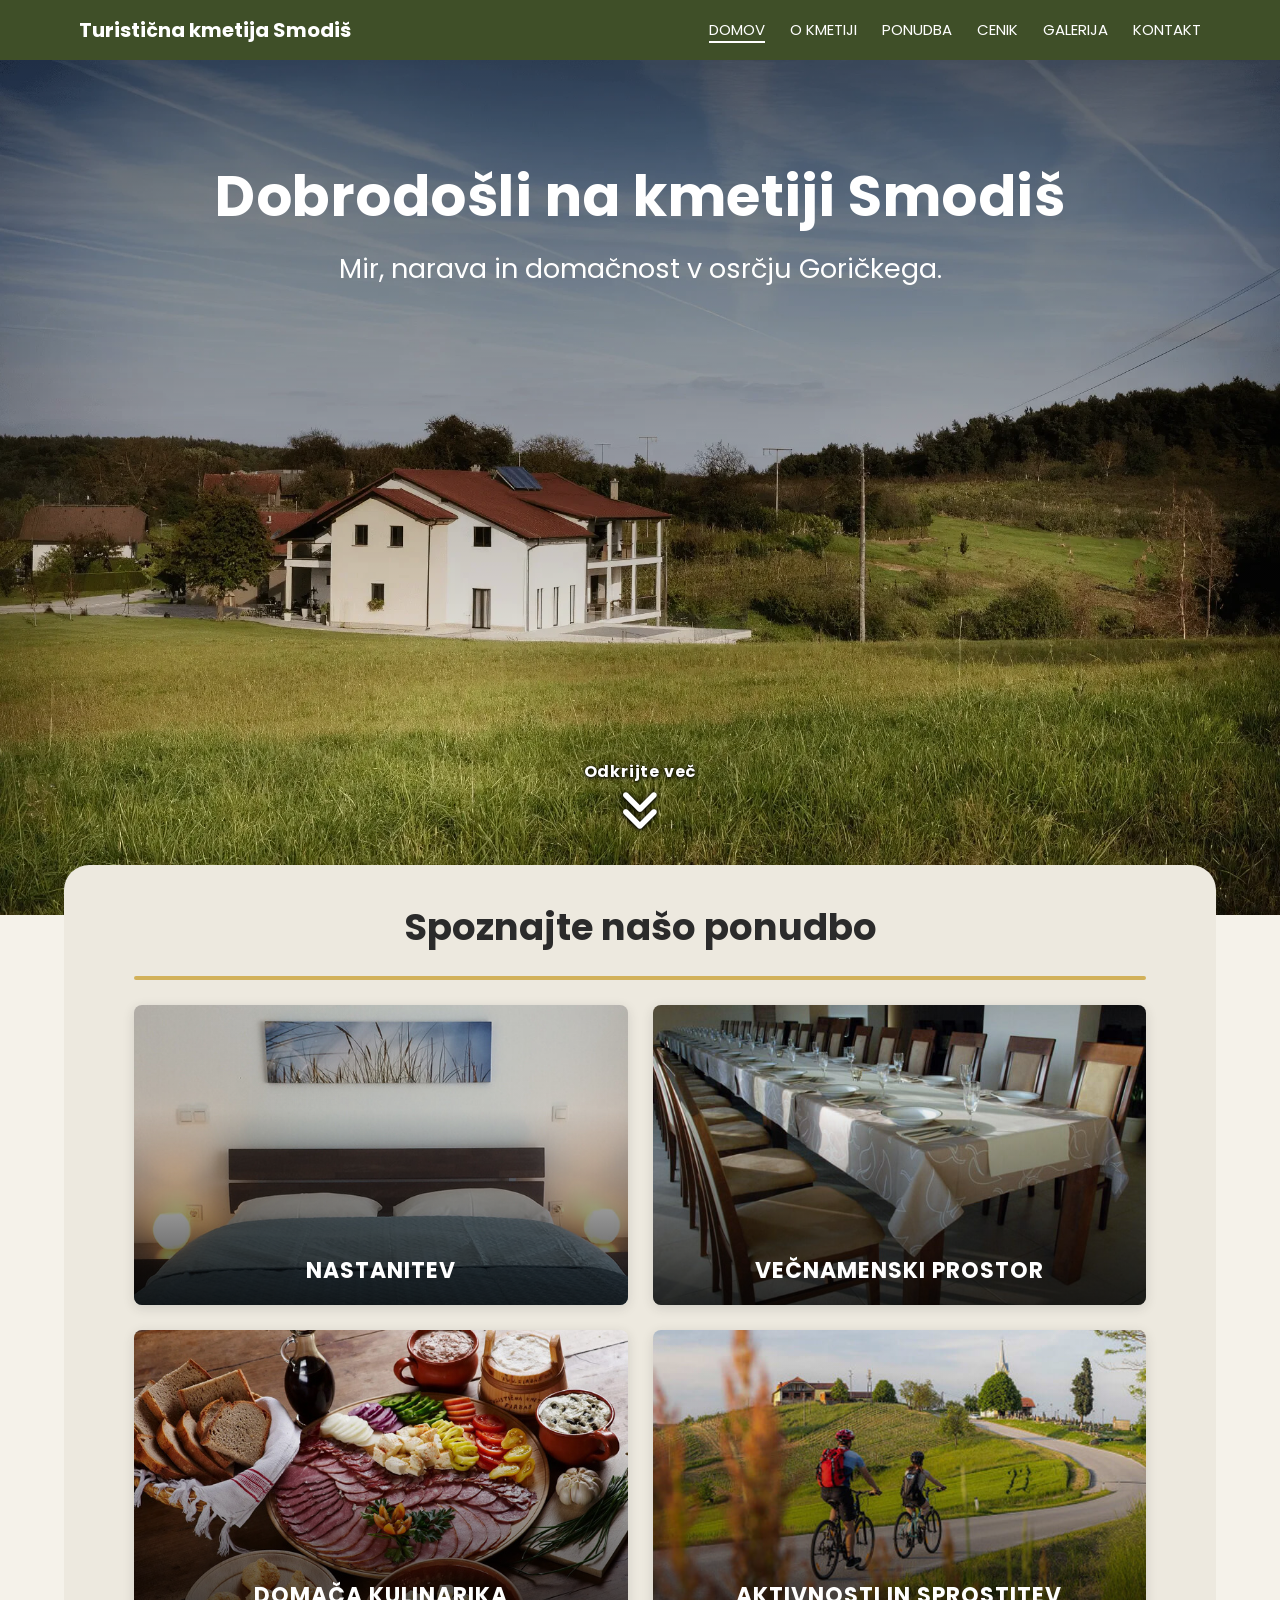
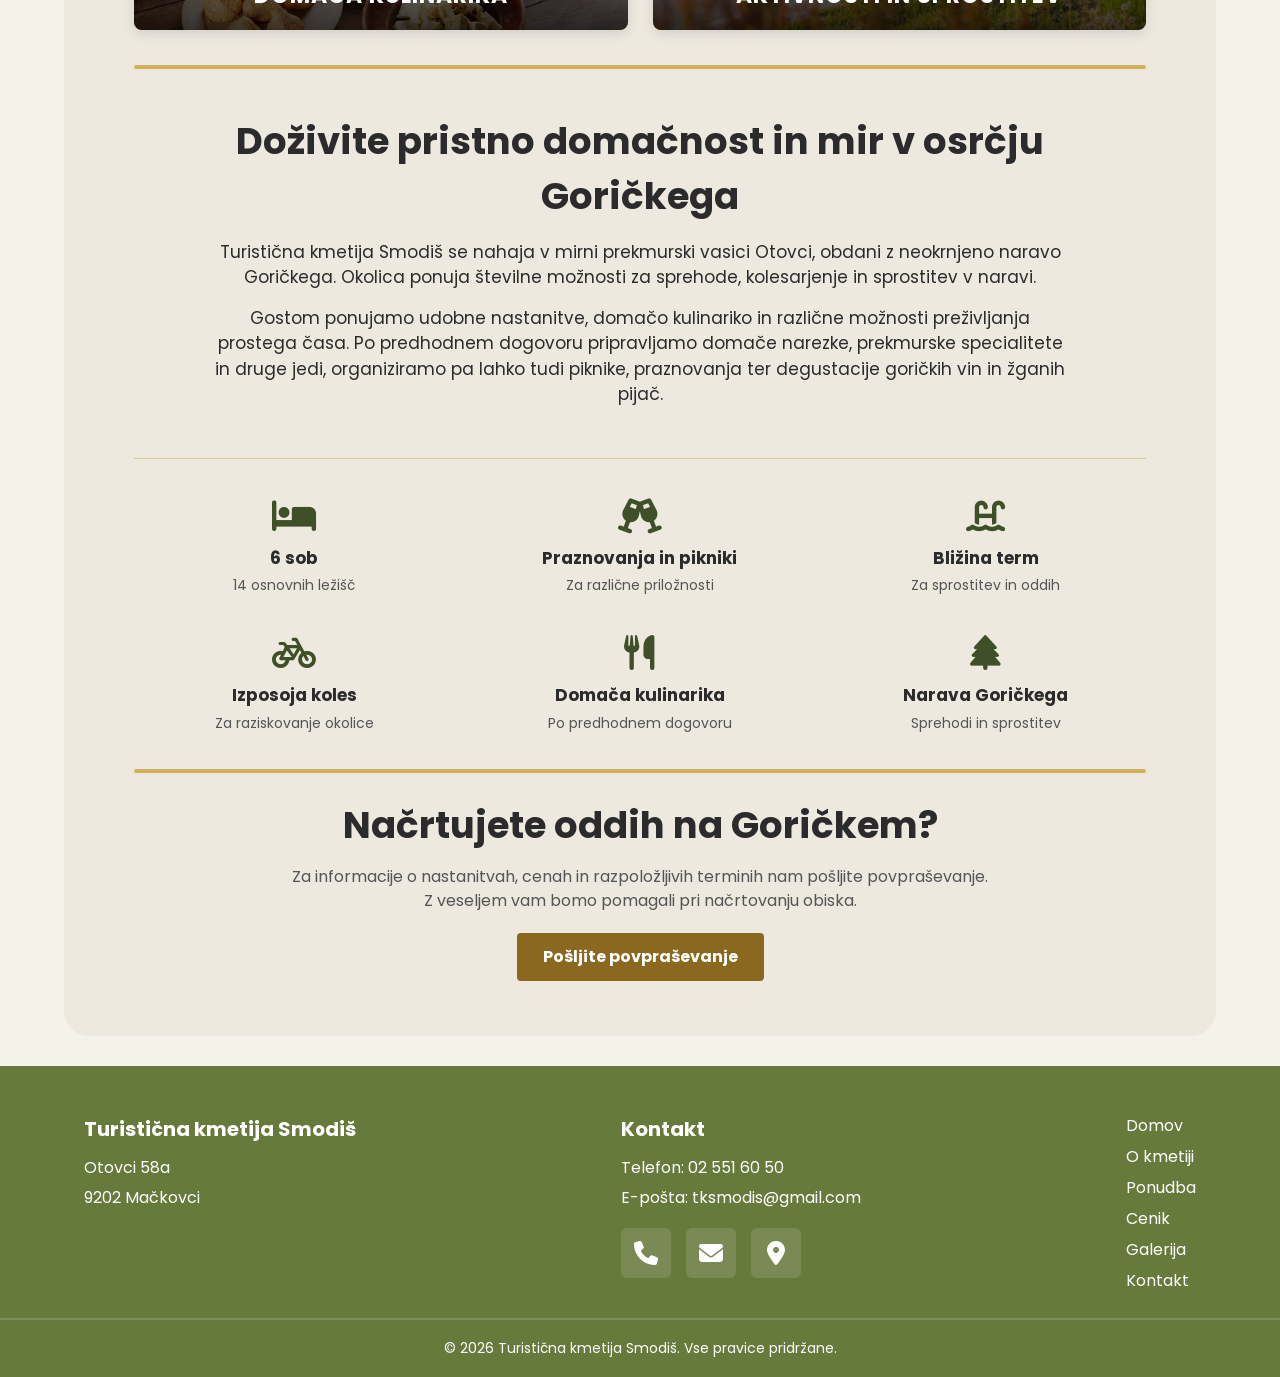
==== index.html @ d508f716 "Projekt move" ====
<!doctype html>
<html lang="sl">
  <head>
    <meta charset="UTF-8" />
    <meta name="viewport" content="width=device-width, initial-scale=1.0" />
    <meta name="format-detection" content="telephone=no" />
    <title>Turistična kmetija Smodiš | Oddih na Goričkem</title>
    <meta
      name="description"
      content="Doživite sproščujoč oddih na Turistični kmetiji Smodiš ter odkrijte domačo kulinariko, udobne nastanitve in pristno naravo Goričkega."
    />

    <link rel="stylesheet" href="css/style.css" />
    <link
      rel="stylesheet"
      href="https://cdnjs.cloudflare.com/ajax/libs/font-awesome/6.5.0/css/all.min.css"
    />
    <link rel="preconnect" href="https://fonts.googleapis.com" />
    <link rel="preconnect" href="https://fonts.gstatic.com" crossorigin />

    <link
      href="https://fonts.googleapis.com/css2?family=Poppins:wght@400;500;600;700&display=swap"
      rel="stylesheet"
    />

    <script defer src="js/main.js"></script>
  </head>

  <body>
    <button id="scrollTopBtn" aria-label="Na vrh">↑</button>

    <header class="header">
      <div class="container header-content">
        <a href="index.html" class="logo">Turistična kmetija Smodiš</a>

        <nav class="main-nav">
          <ul>
            <li><a href="index.html" class="active">Domov</a></li>
            <li><a href="o-kmetiji.html">O kmetiji</a></li>
            <li><a href="ponudba.html">Ponudba</a></li>
            <li><a href="cenik.html">Cenik</a></li>
            <li><a href="galerija.html">Galerija</a></li>
            <li><a href="kontakt.html">Kontakt</a></li>
          </ul>
        </nav>

        <button class="nav-toggle" aria-label="Odpri meni">☰</button>
      </div>
    </header>

    <section class="hero">
      <img
        src="img/hero1200.webp"
        srcset="
          img/hero800.webp   800w,
          img/hero1200.webp 1200w,
          img/hero2000.webp 2000w
        "
        sizes="100vw"
        alt="Naslovna slika"
        class="hero-bg-img"
        fetchpriority="high"
      />

      <div class="container hero-content">
        <h1>Dobrodošli na kmetiji Smodiš</h1>
        <p>Mir, narava in domačnost v osrčju Goričkega.</p>
      </div>

      <a
        href="#zacetna-vsebina"
        class="scroll-down"
        aria-label="Odkrijte več vsebine"
      >
        <span class="scroll-down-text">Odkrijte več</span>
        <i class="fa-solid fa-angles-down" aria-hidden="true"></i>
      </a>
    </section>

    <main id="zacetna-vsebina" class="container page-content home-content">
      <!-- Glavni deli ponudbe -->
      <section class="home-offer" aria-labelledby="naslov-ponudbe">
        <h2 id="naslov-ponudbe" class="home-offer-title">
          Spoznajte našo ponudbo
        </h2>

        <hr class="locilo" />

        <div class="home-offer-grid">
          <a href="ponudba.html#nastanitev" class="home-offer-link">
            <img
              src="img/nastanitev-1.jpg"
              srcset="
                img/nastanitev-1-small.jpg 400w,
                img/nastanitev-1.jpg       700w
              "
              sizes="(max-width: 767px) 70vw, 45vw"
              width="700"
              height="525"
              loading="lazy"
              alt="Ponudba nastanitve na turistični kmetiji Smodiš"
            />
            <span>Nastanitev</span>
          </a>

          <a href="ponudba.html#gostinski-prostor" class="home-offer-link">
            <img
              src="img/ponudba-1.jpg"
              srcset="img/ponudba-1-small.jpg 400w, img/ponudba-1.jpg 700w"
              sizes="(max-width: 767px) 70vw, 45vw"
              width="700"
              height="525"
              loading="lazy"
              alt="Ponudba gostinskega prostora na turistični kmetiji Smodiš"
            />
            <span>Večnamenski prostor</span>
          </a>

          <a href="ponudba.html#kulinarika" class="home-offer-link">
            <img
              src="img/ponudba-4.jpg"
              srcset="img/ponudba-4-small.jpg 400w, img/ponudba-4.jpg 700w"
              sizes="(max-width: 767px) 70vw, 45vw"
              width="700"
              height="525"
              loading="lazy"
              alt="Ponudba domače kulinarike na turistični kmetiji Smodiš"
            />
            <span>Domača kulinarika</span>
          </a>

          <a href="ponudba.html#aktivnosti" class="home-offer-link">
            <img
              src="img/kmetija-12.jpg"
              srcset="img/kmetija-12-small.jpg 400w, img/kmetija-12.jpg 700w"
              sizes="(max-width: 767px) 70vw, 45vw"
              width="700"
              height="525"
              loading="lazy"
              alt="Ponudba aktivnosti in sprostitev na turistični kmetiji Smodiš"
            />
            <span>Aktivnosti in sprostitev</span>
          </a>
        </div>
      </section>

      <hr class="locilo" />

      <section class="home-about">
        <div class="home-about-text">
          <h2>Doživite pristno domačnost in mir v osrčju Goričkega</h2>

          <p>
            Turistična kmetija Smodiš se nahaja v mirni prekmurski vasici
            Otovci, obdani z neokrnjeno naravo Goričkega. Okolica ponuja
            številne možnosti za sprehode, kolesarjenje in sprostitev v naravi.
          </p>

          <p>
            Gostom ponujamo udobne nastanitve, domačo kulinariko in različne
            možnosti preživljanja prostega časa. Po predhodnem dogovoru
            pripravljamo domače narezke, prekmurske specialitete in druge jedi,
            organiziramo pa lahko tudi piknike, praznovanja ter degustacije
            goričkih vin in žganih pijač.
          </p>
        </div>

        <div class="home-features-grid">
          <div class="home-feature">
            <i class="fa-solid fa-bed" aria-hidden="true"></i>
            <strong>6 sob</strong>
            <span>14 osnovnih ležišč</span>
          </div>

          <div class="home-feature">
            <i class="fa-solid fa-champagne-glasses" aria-hidden="true"></i>
            <strong>Praznovanja in pikniki</strong>
            <span>Za različne priložnosti</span>
          </div>

          <div class="home-feature">
            <i class="fa-solid fa-water-ladder" aria-hidden="true"></i>
            <strong>Bližina term</strong>
            <span>Za sprostitev in oddih</span>
          </div>

          <div class="home-feature">
            <i class="fa-solid fa-bicycle" aria-hidden="true"></i>
            <strong>Izposoja koles</strong>
            <span>Za raziskovanje okolice</span>
          </div>

          <div class="home-feature">
            <i class="fa-solid fa-utensils" aria-hidden="true"></i>
            <strong>Domača kulinarika</strong>
            <span>Po predhodnem dogovoru</span>
          </div>

          <div class="home-feature">
            <i class="fa-solid fa-tree" aria-hidden="true"></i>
            <strong>Narava Goričkega</strong>
            <span>Sprehodi in sprostitev</span>
          </div>
        </div>
      </section>

      <hr class="locilo" />

      <section class="home-contact">
        <h2>Načrtujete oddih na Goričkem?</h2>

        <p>
          Za informacije o nastanitvah, cenah in razpoložljivih terminih nam
          pošljite povpraševanje. Z veseljem vam bomo pomagali pri načrtovanju
          obiska.
        </p>

        <a href="kontakt.html#povprasevanje" class="btn-primary">
          Pošljite povpraševanje
        </a>
      </section>
    </main>

    <footer class="site-footer">
      <div class="container footer-content">
        <div class="footer-details">
          <!-- Naslov -->
          <div class="footer-column">
            <h3>Turistična kmetija Smodiš</h3>
            <p>Otovci 58a</p>
            <p>9202 Mačkovci</p>
          </div>

          <!-- Kontakt -->
          <div class="footer-column">
            <h3>Kontakt</h3>
            <p>Telefon: 02 551 60 50</p>
            <p>E-pošta: tksmodis@gmail.com</p>

            <div class="footer-icons">
              <a href="tel:+38625516050" aria-label="Pokličite nas">
                <i class="fas fa-phone" aria-hidden="true"></i>
              </a>

              <a
                href="mailto:tksmodis@gmail.com"
                aria-label="Pošljite nam e-pošto"
              >
                <i class="fas fa-envelope" aria-hidden="true"></i>
              </a>

              <a
                href="https://www.google.com/maps/search/?api=1&query=Turistična+kmetija+Smodiš+Otovci+58a+Mačkovci"
                target="_blank"
                rel="noopener noreferrer"
                aria-label="Prikažite lokacijo"
              >
                <i class="fas fa-location-dot" aria-hidden="true"></i>
              </a>
            </div>
          </div>

          <!-- Navigacija -->
          <nav
            class="footer-column footer-navigation"
            aria-label="Navigacija v nogi strani"
          >
            <ul>
              <li><a href="index.html">Domov</a></li>
              <li><a href="o-kmetiji.html">O kmetiji</a></li>
              <li><a href="ponudba.html">Ponudba</a></li>
              <li><a href="cenik.html">Cenik</a></li>
              <li><a href="galerija.html">Galerija</a></li>
              <li><a href="kontakt.html">Kontakt</a></li>
            </ul>
          </nav>
        </div>
      </div>

      <div class="footer-bottom">
        <p>&copy; 2026 Turistična kmetija Smodiš. Vse pravice pridržane.</p>
      </div>
    </footer>
  </body>
</html>
---- css/style.css ----
* {
  box-sizing: border-box;
  margin: 0;
  padding: 0;
}

html {
  scroll-behavior: smooth;
}

body {
  font-family: "Poppins", sans-serif;
  background: #f5f2ea;
  color: #2b2b2b;
  line-height: 1.5;
  font-weight: 400;
}

/* CONTAINER */
.container {
  width: 90%;
  max-width: 1200px;
  padding: 0 15px;
  margin: 0 auto;
}

.page-content {
  position: relative;
  background: #ede9df;
  padding: 5px 25px;
  margin-top: -50px;
  border-radius: 25px;
}

.locilo {
  border: none;
  height: 4px;
  background: #d2b15a;
  width: 100%;
  margin: 0 auto 25px;
  border-radius: 5px;
}

.page-title {
  color: #1f1f1f;
  text-align: center;
  text-transform: uppercase;
  font-size: 35px;
  margin: 30px auto 20px;
  border-bottom: 4px solid #d2b15a;
  padding-bottom: 5px;
  max-width: 350px;
}

.btn-primary {
  display: inline-flex;
  min-height: 48px;
  align-items: center;
  justify-content: center;
  padding: 12px 24px;
  border: 2px solid #8a681f;
  border-radius: 4px;
  background: #8a681f;
  color: #fff;
  font-family: inherit;
  font-size: 16px;
  font-weight: bold;
  line-height: 1.2;
  text-align: center;
  text-decoration: none;
  cursor: pointer;
  transition:
    background-color 0.3s ease,
    border-color 0.3s ease;
}

.btn-primary:hover {
  border-color: #6f5218;
  background: #6f5218;
}

.btn-primary:focus-visible {
  outline: 3px solid #3f4f28;
  outline-offset: 3px;
}

/* HEADER */
.header {
  background: #3f4f28;
  color: #fff;
  padding: 15px 0;
  position: sticky;
  top: 0;
  z-index: 100;
}

.header-content {
  display: flex;
  align-items: center;
  gap: 20px;
}

/* LOGO */
.logo {
  font-weight: bold;
  font-size: 20px;
  text-decoration: none;
  color: #fff;
}

/* NAVIGATION (mobile-first) */

/* hamburger */
.nav-toggle {
  background: none;
  border: none;
  font-size: 25px;
  color: #fff;
  margin-left: auto;
}

/* meni skrit */
.main-nav {
  position: absolute;
  top: 100%;
  left: 0;
  width: 100%;

  background: #3f4f28;
  text-align: center;

  max-height: 0;
  overflow: hidden;

  transition: max-height 0.5s ease;
}

.main-nav.open {
  max-height: 500px;
}

.main-nav ul {
  display: flex;
  flex-direction: column;
  list-style: none;
}

.main-nav li {
  border-top: 2px solid rgba(255, 255, 255, 0.08);
}

.main-nav a {
  display: block;
  padding: 18px 15px;
  text-decoration: none;
  text-transform: uppercase;
  color: #fff;
  transition: color 0.3s ease;
}

/* NASLOVNA SLIKA ZAČETNA STRAN */
.hero {
  position: relative;
  min-height: 95vh;
  display: flex;
  align-items: flex-start;
  padding-top: 100px;
  overflow: hidden;
  color: #fff;
}

.hero-bg-img {
  position: absolute;
  top: 0;
  left: 0;
  width: 100%;
  height: 100%;
  object-fit: cover;
  object-position: 30% center;
}

.hero-content {
  position: relative;
  z-index: 1;
  text-align: center;
  width: 100%;
}

.hero::after {
  content: "";
  position: absolute;
  inset: 0;
  background: linear-gradient(
    to bottom,
    rgba(0, 0, 0, 0.55) 0%,
    rgba(0, 0, 0, 0.35) 35%,
    rgba(0, 0, 0, 0.1) 70%,
    rgba(0, 0, 0, 0) 100%
  );
}

.hero h1 {
  font-size: 35px;
  letter-spacing: 0.5px;
}

.hero p {
  font-size: 20px;
  margin-top: 10px;
}

/* NASLOVNA SLIKA PODSTRANI */
.podstrani-hero {
  height: 300px;
  position: relative;
  overflow: hidden;
}

.podstrani-hero img {
  width: 100%;
  height: 100%;
  object-fit: cover;
  object-position: center 70%;
  transform: scale(1.4);
}

.podstrani-hero::after {
  content: "";
  position: absolute;
  inset: 0;
  background: linear-gradient(
    to bottom,
    rgba(0, 0, 0, 0.4) 0%,
    rgba(0, 0, 0, 0.2) 35%,
    rgba(0, 0, 0, 0.05) 70%,
    rgba(0, 0, 0, 0) 100%
  );
}

.scroll-down {
  min-width: 110px;
  min-height: 55px;
  position: absolute;
  bottom: 75px;
  left: 50%;
  z-index: 2;

  display: flex;
  flex-direction: column;
  align-items: center;
  gap: 3px;

  padding: 8px 15px;
  color: #fff;
  text-decoration: none;
  text-shadow:
    0 1px 3px #000,
    0 0 7px rgba(0, 0, 0, 0.9);

  transform: translateX(-50%);
  transition: color 0.3s ease;
}

.scroll-down-text {
  font-size: 12px;
  font-weight: bold;
  letter-spacing: 0.8px;
}

.scroll-down i {
  font-size: 31px;
  animation: premik-puscice 1.6s ease-in-out infinite;
}

@keyframes premik-puscice {
  0%,
  100% {
    transform: translateY(0);
  }

  50% {
    transform: translateY(7px);
  }
}

.scroll-down:hover {
  color: #fff;
}

.scroll-down:focus-visible {
  outline: 2px solid rgba(255, 255, 255, 0.9);
  outline-offset: 3px;
  border-radius: 4px;
}

/* DOMAČA STRAN */
.home-content {
  z-index: 2;
  margin-top: -50px;
  padding: 30px 25px 45px;
  scroll-margin-top: 85px;
}

.home-about {
  padding-top: 10px;
  margin-bottom: 35px;
}

.home-about-text {
  max-width: 850px;
  margin: 0 auto;
  text-align: center;
}

.home-about-text h2 {
  margin-bottom: 15px;
  font-size: 30px;
}

.home-about-text p {
  margin-bottom: 15px;
}

.home-features-grid {
  display: grid;
  grid-template-columns: 1fr 1fr;
  gap: 30px 15px;
  margin-top: 40px;
  padding-top: 35px;
  border-top: 1px solid rgba(180, 142, 31, 0.35);
}

.home-feature {
  display: flex;
  flex-direction: column;
  align-items: center;
  text-align: center;
}

.home-feature i {
  margin-bottom: 12px;
  color: #3f4f28;
  font-size: 35px;
}

.home-feature strong {
  margin-bottom: 4px;
  font-size: 17px;
}

.home-feature span {
  color: #555;
  font-size: 14px;
}

/* DOMAČA STRAN – PONUDBA */
.home-offer-title {
  margin-bottom: 20px;
  font-size: 30px;
  text-align: center;
}

.home-offer-grid {
  display: grid;
  grid-template-columns: 1fr;
  gap: 25px;
  margin-bottom: 35px;
}

.home-offer-link {
  position: relative;
  height: 240px;
  overflow: hidden;
  border-radius: 8px;
  color: #fff;
  text-decoration: none;
  box-shadow: 0 3px 12px rgba(45, 45, 45, 0.15);
}

.home-offer-link img {
  width: 100%;
  height: 100%;
  object-fit: cover;
  transition: transform 0.4s ease;
}

.home-offer-link::after {
  content: "";
  position: absolute;
  inset: 0;
  background: linear-gradient(
    to bottom,
    rgba(0, 0, 0, 0.05) 35%,
    rgba(0, 0, 0, 0.75) 100%
  );
}

.home-offer-link span {
  position: absolute;
  right: 20px;
  bottom: 18px;
  left: 20px;
  z-index: 1;
  font-size: 22px;
  font-weight: bold;
  text-align: center;
  text-transform: uppercase;
  letter-spacing: 1px;
}

.home-offer-link:hover img {
  transform: scale(1.05);
}

.home-offer-link:focus-visible {
  outline: 3px solid #b68c3d;
  outline-offset: 4px;
}

/* DOMAČA STRAN – KONTAKT */
.home-contact {
  max-width: 700px;
  margin: 0 auto;
  text-align: center;
}

.home-contact h2 {
  margin-bottom: 12px;
  font-size: 30px;
}

.home-contact p {
  margin-bottom: 20px;
  color: #555;
}

/* FOOTER */
.site-footer {
  background: #667a3c;
  color: #fff;
  margin-top: 30px;
}

.footer-content {
  text-align: left;
  padding: 18px 20px;
}

.footer-content h2 {
  font-size: 30px;
  margin-bottom: 10px;
}

.footer-details {
  display: grid;
  grid-template-columns: 1fr;
  gap: 50px;
  padding-top: 30px;
}

.footer-column h3 {
  margin-bottom: 12px;
  font-size: 20px;
}

.footer-column p {
  margin: 6px 0;
}

.footer-icons {
  display: flex;
  justify-content: flex-start;
  gap: 15px;
  margin-top: 18px;
}

.footer-icons a {
  display: flex;
  width: 50px;
  height: 50px;
  align-items: center;
  justify-content: center;
  border-radius: 6px;
  background: rgba(255, 255, 255, 0.12);
  color: #fff;
  font-size: 24px;
  text-decoration: none;
  transition: background 0.3s ease;
}

.footer-icons a:hover {
  background: #c9a227;
}

.footer-navigation ul {
  list-style: none;
}

.footer-navigation li {
  margin-bottom: 7px;
}

.footer-navigation a {
  color: #fff;
  text-decoration: none;
}

.footer-navigation a:hover {
  text-decoration: underline;
  text-underline-offset: 3px;
}

.footer-bottom {
  text-align: center;
  padding: 18px;
  border-top: 2px solid rgba(255, 255, 255, 0.15);
  font-size: 14px;
}

#scrollTopBtn {
  position: fixed;
  bottom: 65px;
  right: 20px;

  background: #76551f;
  color: #fff !important;
  border: none;
  border-radius: 50%;

  width: 50px;
  height: 50px;

  font-size: 30px;
  cursor: pointer;

  opacity: 0;
  pointer-events: none;

  transition: opacity 0.5s ease;
  z-index: 10;
}

#scrollTopBtn.show {
  opacity: 1;
  pointer-events: auto;
}

#scrollTopBtn:hover {
  background: #8c662b;
}

/* TABLET */
@media (min-width: 500px) and (max-width: 767px) {
  .home-offer-grid {
    width: 100%;
    max-width: 420px;
    margin-right: auto;
    margin-left: auto;
  }
}

@media (min-width: 768px) {
  .hero {
    padding-top: 120px;
  }

  .hero h1 {
    font-size: 45px;
  }

  .hero p {
    font-size: 30px;
  }

  .podstrani-hero img {
    object-position: center 65%;
    transform: none;
  }

  .scroll-down-text {
    font-size: 16px;
  }

  .scroll-down i {
    font-size: 45px;
  }

  .home-content {
    padding: 35px 65px 55px;
  }

  .home-about-text h2 {
    font-size: 35px;
  }

  .home-features-grid {
    grid-template-columns: repeat(3, 1fr);
    gap: 40px 25px;
  }

  .home-offer-title {
    font-size: 35px;
  }

  .home-offer-grid {
    grid-template-columns: repeat(2, 1fr);
  }

  .home-contact h2 {
    font-size: 35px;
  }
}

/* DESKTOP */
@media (min-width: 1024px) {
  .nav-toggle {
    display: none;
  }

  .header-content {
    justify-content: space-between;
  }

  .main-nav {
    position: static;
    width: auto;
    max-height: none;
    margin-left: auto;
    overflow: visible;
  }

  .main-nav ul {
    flex-direction: row;
    gap: 25px;
  }

  .main-nav li {
    border-top: none;
  }

  .main-nav a {
    padding: 0;
    font-size: 15px;
  }

  .main-nav a:hover,
  .main-nav a.active {
    color: #fff;
    text-decoration: underline;
    text-decoration-thickness: 1.5px;
    text-underline-offset: 6px;
  }

  .hero {
    padding-top: 95px;
  }

  .hero h1 {
    font-size: 52px;
  }

  .hero p {
    font-size: 25px;
  }

  .home-content {
    padding: 35px 65px 55px;
  }

  .home-about {
    padding-top: 20px;
  }

  .home-about-text p {
    font-size: 17px;
  }

  .home-features-grid {
    margin-top: 50px;
    padding-top: 40px;
  }

  .home-offer-link {
    height: 300px;
  }
  .footer-details {
    grid-template-columns: auto auto auto;
    justify-content: space-between;
    column-gap: 60px;
  }
}

/* DESKTOP LARGE */
@media (min-width: 1280px) {
  .page-content {
    padding-right: 40px;
    padding-left: 40px;
  }

  .home-content {
    padding-right: 70px;
    padding-left: 70px;
  }

  .hero h1 {
    font-size: 56px;
  }

  .hero p {
    font-size: 27px;
  }

  .home-offer-title,
  .home-about-text h2,
  .home-contact h2 {
    font-size: 37px;
  }
}
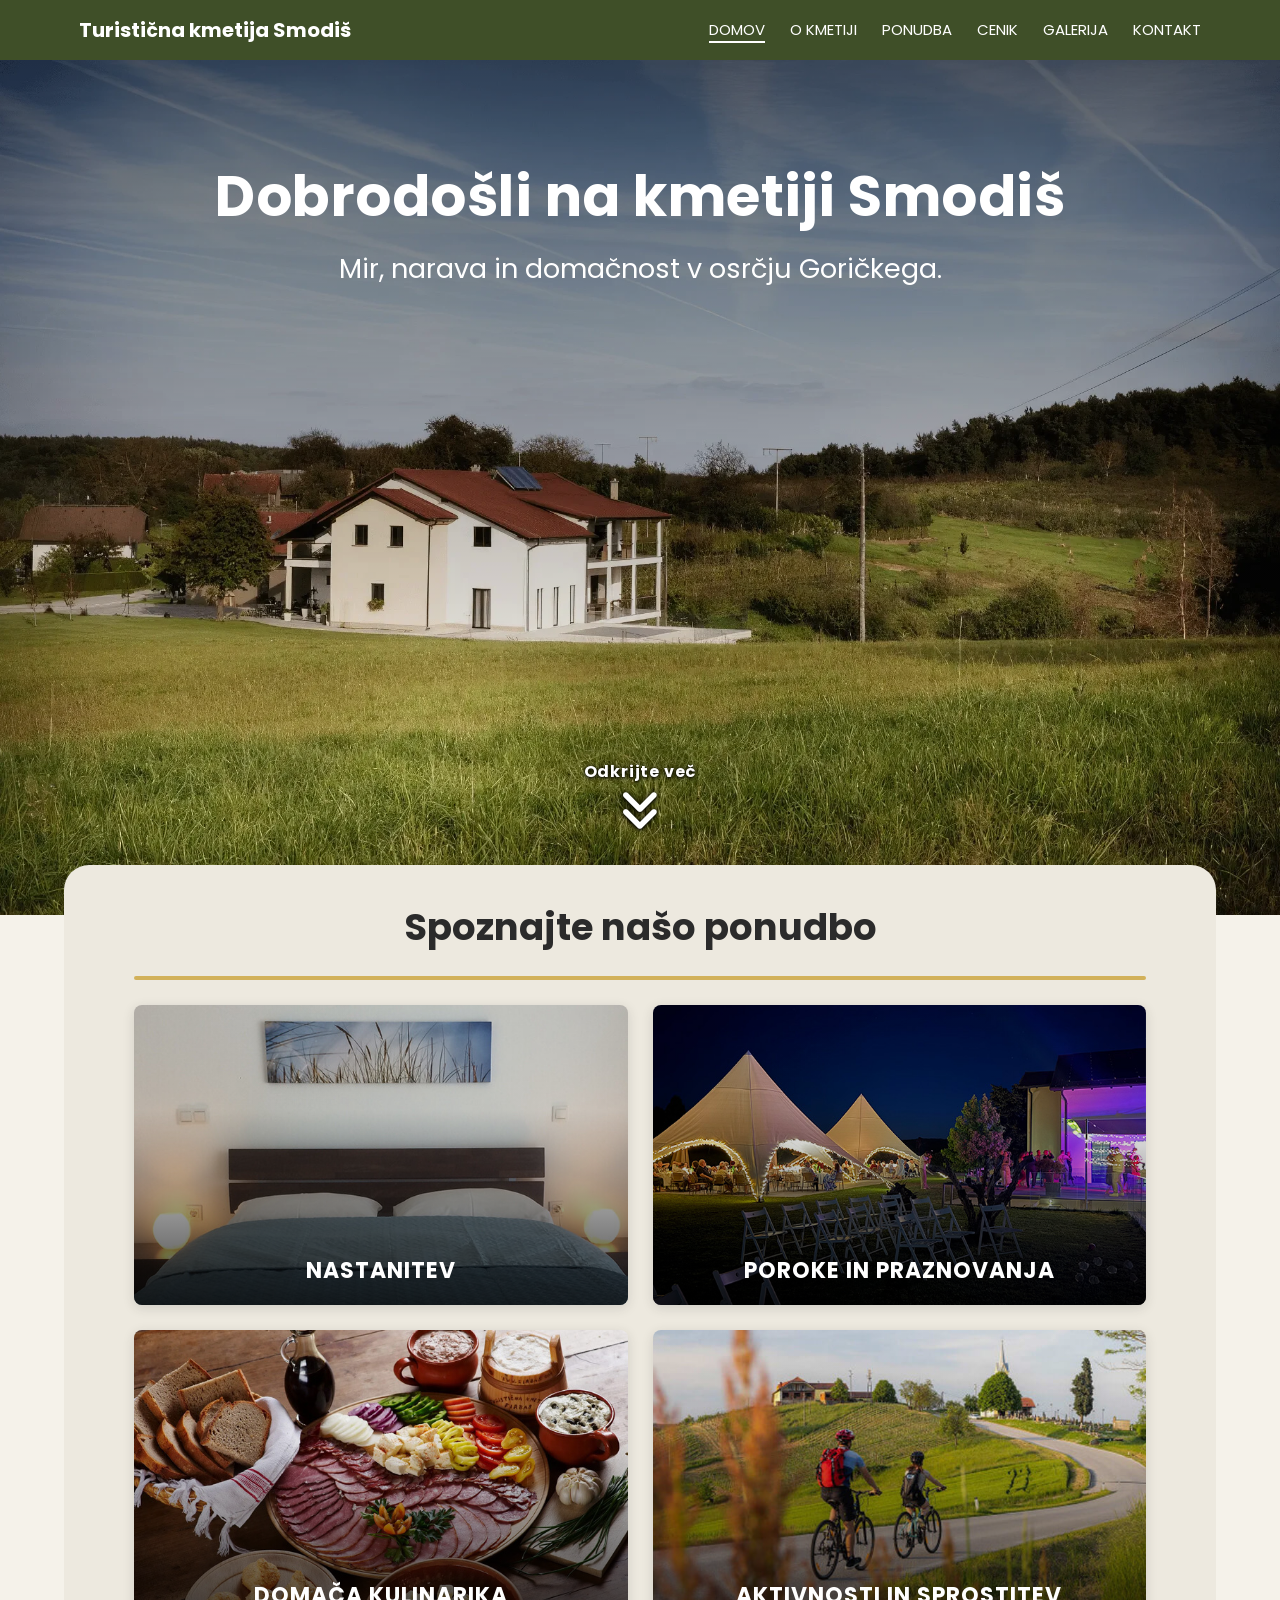
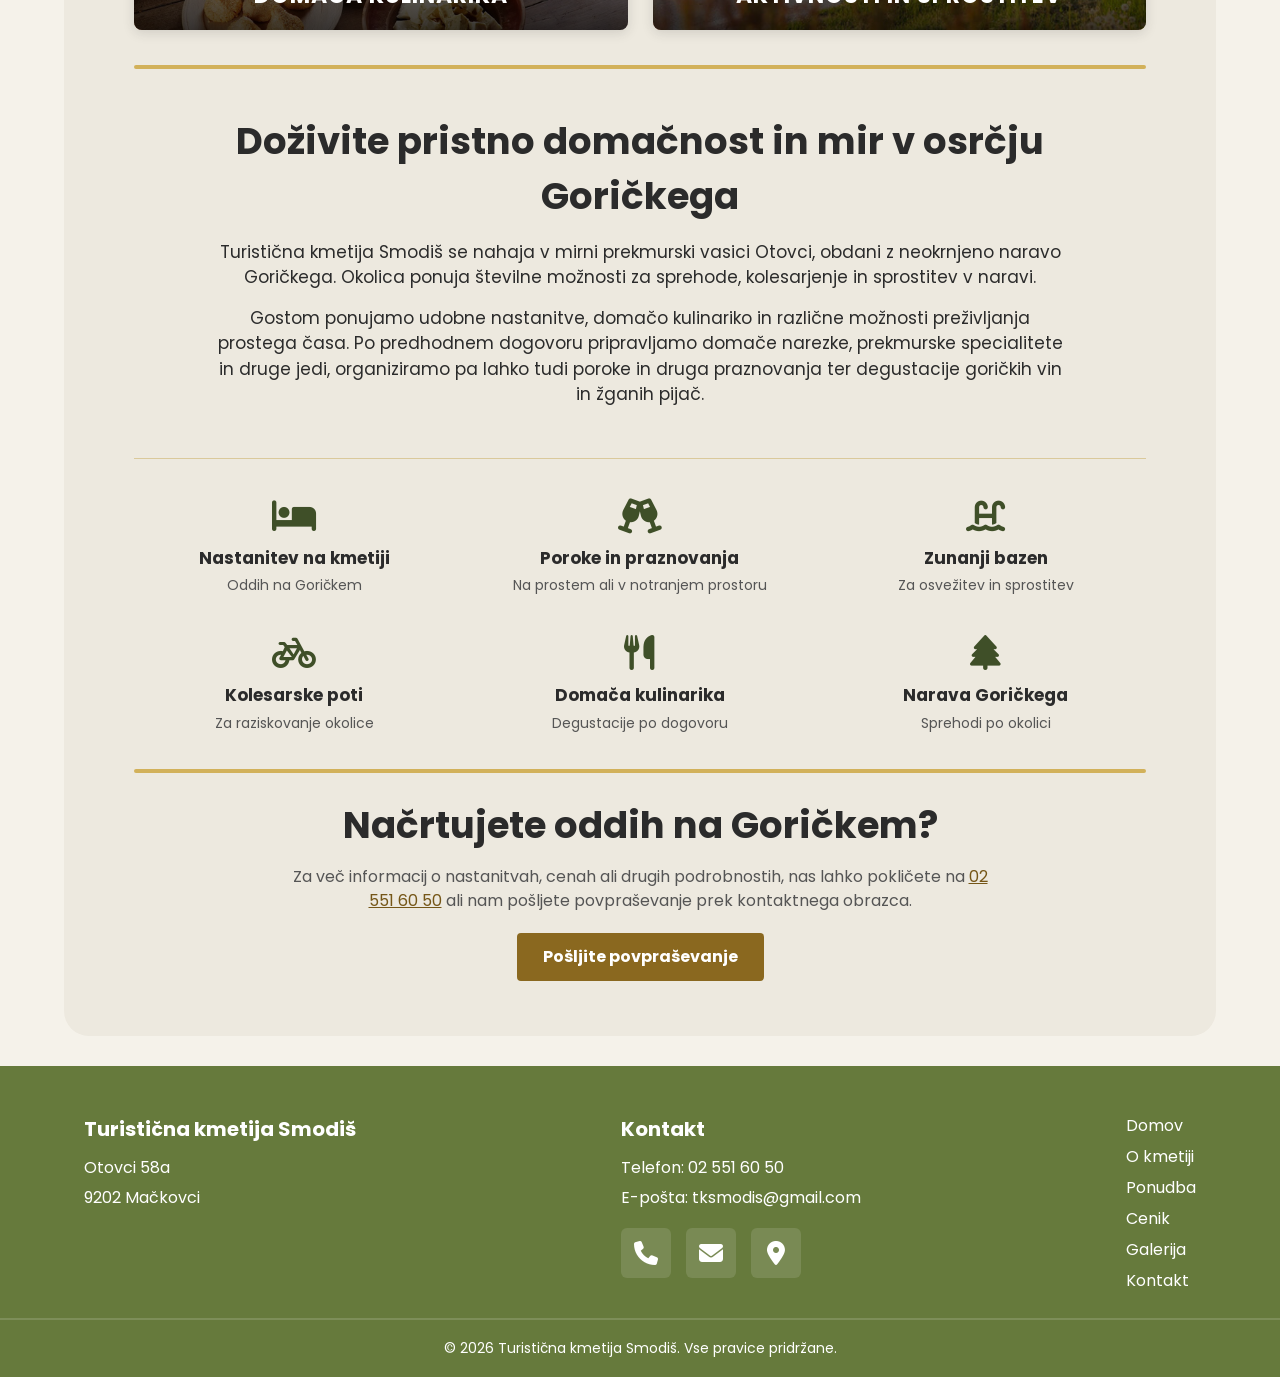
==== commit 6a109df5: "fix: Posodbljanje vsebine" ====
--- a/index.html
+++ b/index.html
@@ -33,6 +33,16 @@
       <div class="container header-content">
         <a href="index.html" class="logo">Turistična kmetija Smodiš</a>
 
+        <button
+          type="button"
+          class="nav-toggle"
+          aria-label="Glavni meni"
+          aria-expanded="false"
+          aria-controls="main-nav"
+        >
+          ☰
+        </button>
+
         <nav class="main-nav">
           <ul>
             <li><a href="index.html" class="active">Domov</a></li>
@@ -43,8 +53,6 @@
             <li><a href="kontakt.html">Kontakt</a></li>
           </ul>
         </nav>
-
-        <button class="nav-toggle" aria-label="Odpri meni">☰</button>
       </div>
     </header>
 
@@ -57,7 +65,7 @@
           img/hero2000.webp 2000w
         "
         sizes="100vw"
-        alt="Naslovna slika"
+        alt="Naslovna slika turistične kmetije Smodiš"
         class="hero-bg-img"
         fetchpriority="high"
       />
@@ -103,7 +111,23 @@
             <span>Nastanitev</span>
           </a>
 
-          <a href="ponudba.html#gostinski-prostor" class="home-offer-link">
+          <a href="ponudba.html#poroke-in-praznovanja" class="home-offer-link">
+            <img
+              src="img/praznovanja-1.jpg"
+              srcset="
+                img/praznovanja-1-small.jpg 400w,
+                img/praznovanja-1.jpg       700w
+              "
+              sizes="(max-width: 767px) 70vw, 45vw"
+              width="700"
+              height="525"
+              loading="lazy"
+              alt="Ponudba gostinskega prostora na turistični kmetiji Smodiš"
+            />
+            <span>Poroke in praznovanja</span>
+          </a>
+
+          <a href="ponudba.html#kulinarika" class="home-offer-link">
             <img
               src="img/ponudba-1.jpg"
               srcset="img/ponudba-1-small.jpg 400w, img/ponudba-1.jpg 700w"
@@ -111,19 +135,6 @@
               width="700"
               height="525"
               loading="lazy"
-              alt="Ponudba gostinskega prostora na turistični kmetiji Smodiš"
-            />
-            <span>Večnamenski prostor</span>
-          </a>
-
-          <a href="ponudba.html#kulinarika" class="home-offer-link">
-            <img
-              src="img/ponudba-4.jpg"
-              srcset="img/ponudba-4-small.jpg 400w, img/ponudba-4.jpg 700w"
-              sizes="(max-width: 767px) 70vw, 45vw"
-              width="700"
-              height="525"
-              loading="lazy"
               alt="Ponudba domače kulinarike na turistični kmetiji Smodiš"
             />
             <span>Domača kulinarika</span>
@@ -131,8 +142,8 @@
 
           <a href="ponudba.html#aktivnosti" class="home-offer-link">
             <img
-              src="img/kmetija-12.jpg"
-              srcset="img/kmetija-12-small.jpg 400w, img/kmetija-12.jpg 700w"
+              src="img/ponudba-5.jpg"
+              srcset="img/ponudba-5-small.jpg 400w, img/ponudba-5.jpg 700w"
               sizes="(max-width: 767px) 70vw, 45vw"
               width="700"
               height="525"
@@ -160,46 +171,46 @@
             Gostom ponujamo udobne nastanitve, domačo kulinariko in različne
             možnosti preživljanja prostega časa. Po predhodnem dogovoru
             pripravljamo domače narezke, prekmurske specialitete in druge jedi,
-            organiziramo pa lahko tudi piknike, praznovanja ter degustacije
-            goričkih vin in žganih pijač.
+            organiziramo pa lahko tudi poroke in druga praznovanja ter
+            degustacije goričkih vin in žganih pijač.
           </p>
         </div>
 
         <div class="home-features-grid">
           <div class="home-feature">
             <i class="fa-solid fa-bed" aria-hidden="true"></i>
-            <strong>6 sob</strong>
-            <span>14 osnovnih ležišč</span>
+            <strong>Nastanitev na kmetiji</strong>
+            <span>Oddih na Goričkem</span>
           </div>
 
           <div class="home-feature">
             <i class="fa-solid fa-champagne-glasses" aria-hidden="true"></i>
-            <strong>Praznovanja in pikniki</strong>
-            <span>Za različne priložnosti</span>
+            <strong>Poroke in praznovanja</strong>
+            <span>Na prostem ali v notranjem prostoru</span>
           </div>
 
           <div class="home-feature">
             <i class="fa-solid fa-water-ladder" aria-hidden="true"></i>
-            <strong>Bližina term</strong>
-            <span>Za sprostitev in oddih</span>
+            <strong>Zunanji bazen</strong>
+            <span>Za osvežitev in sprostitev</span>
           </div>
 
           <div class="home-feature">
             <i class="fa-solid fa-bicycle" aria-hidden="true"></i>
-            <strong>Izposoja koles</strong>
+            <strong>Kolesarske poti</strong>
             <span>Za raziskovanje okolice</span>
           </div>
 
           <div class="home-feature">
             <i class="fa-solid fa-utensils" aria-hidden="true"></i>
             <strong>Domača kulinarika</strong>
-            <span>Po predhodnem dogovoru</span>
+            <span>Degustacije po dogovoru</span>
           </div>
 
           <div class="home-feature">
             <i class="fa-solid fa-tree" aria-hidden="true"></i>
             <strong>Narava Goričkega</strong>
-            <span>Sprehodi in sprostitev</span>
+            <span>Sprehodi po okolici</span>
           </div>
         </div>
       </section>
@@ -210,9 +221,10 @@
         <h2>Načrtujete oddih na Goričkem?</h2>
 
         <p>
-          Za informacije o nastanitvah, cenah in razpoložljivih terminih nam
-          pošljite povpraševanje. Z veseljem vam bomo pomagali pri načrtovanju
-          obiska.
+          Za več informacij o nastanitvah, cenah ali drugih podrobnostih, nas
+          lahko pokličete na
+          <a href="tel:+38625516050" class="offer-contact-link">02 551 60 50</a>
+          ali nam pošljete povpraševanje prek kontaktnega obrazca.
         </p>
 
         <a href="kontakt.html#povprasevanje" class="btn-primary">
--- a/css/style.css
+++ b/css/style.css
@@ -84,6 +84,11 @@
   outline-offset: 3px;
 }
 
+.offer-contact-link {
+  color: #755617;
+  text-decoration: underline;
+}
+
 /* HEADER */
 .header {
   background: #3f4f28;
@@ -131,12 +136,14 @@
 
   max-height: 0;
   overflow: hidden;
+  visibility: hidden;
 
   transition: max-height 0.5s ease;
 }
 
 .main-nav.open {
   max-height: 500px;
+  visibility: visible;
 }
 
 .main-nav ul {
@@ -627,6 +634,7 @@
     max-height: none;
     margin-left: auto;
     overflow: visible;
+    visibility: visible;
   }
 
   .main-nav ul {
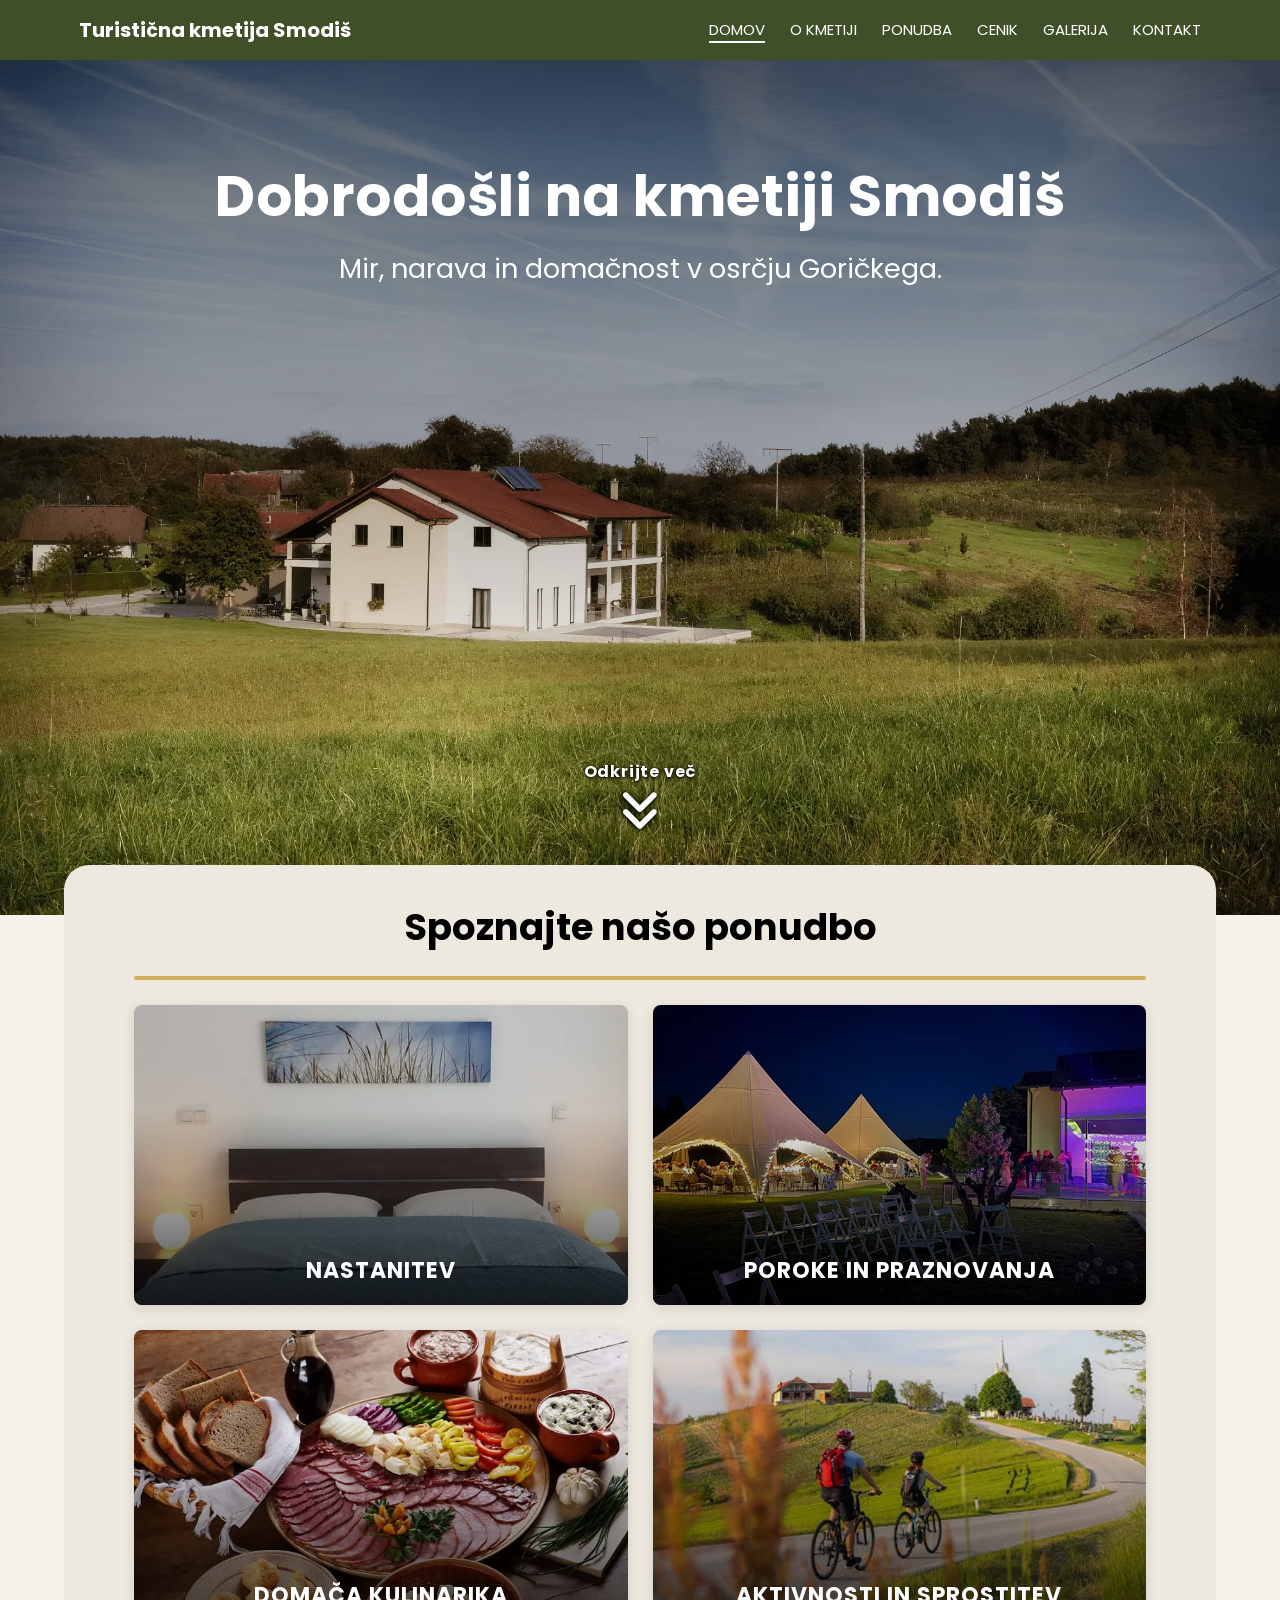
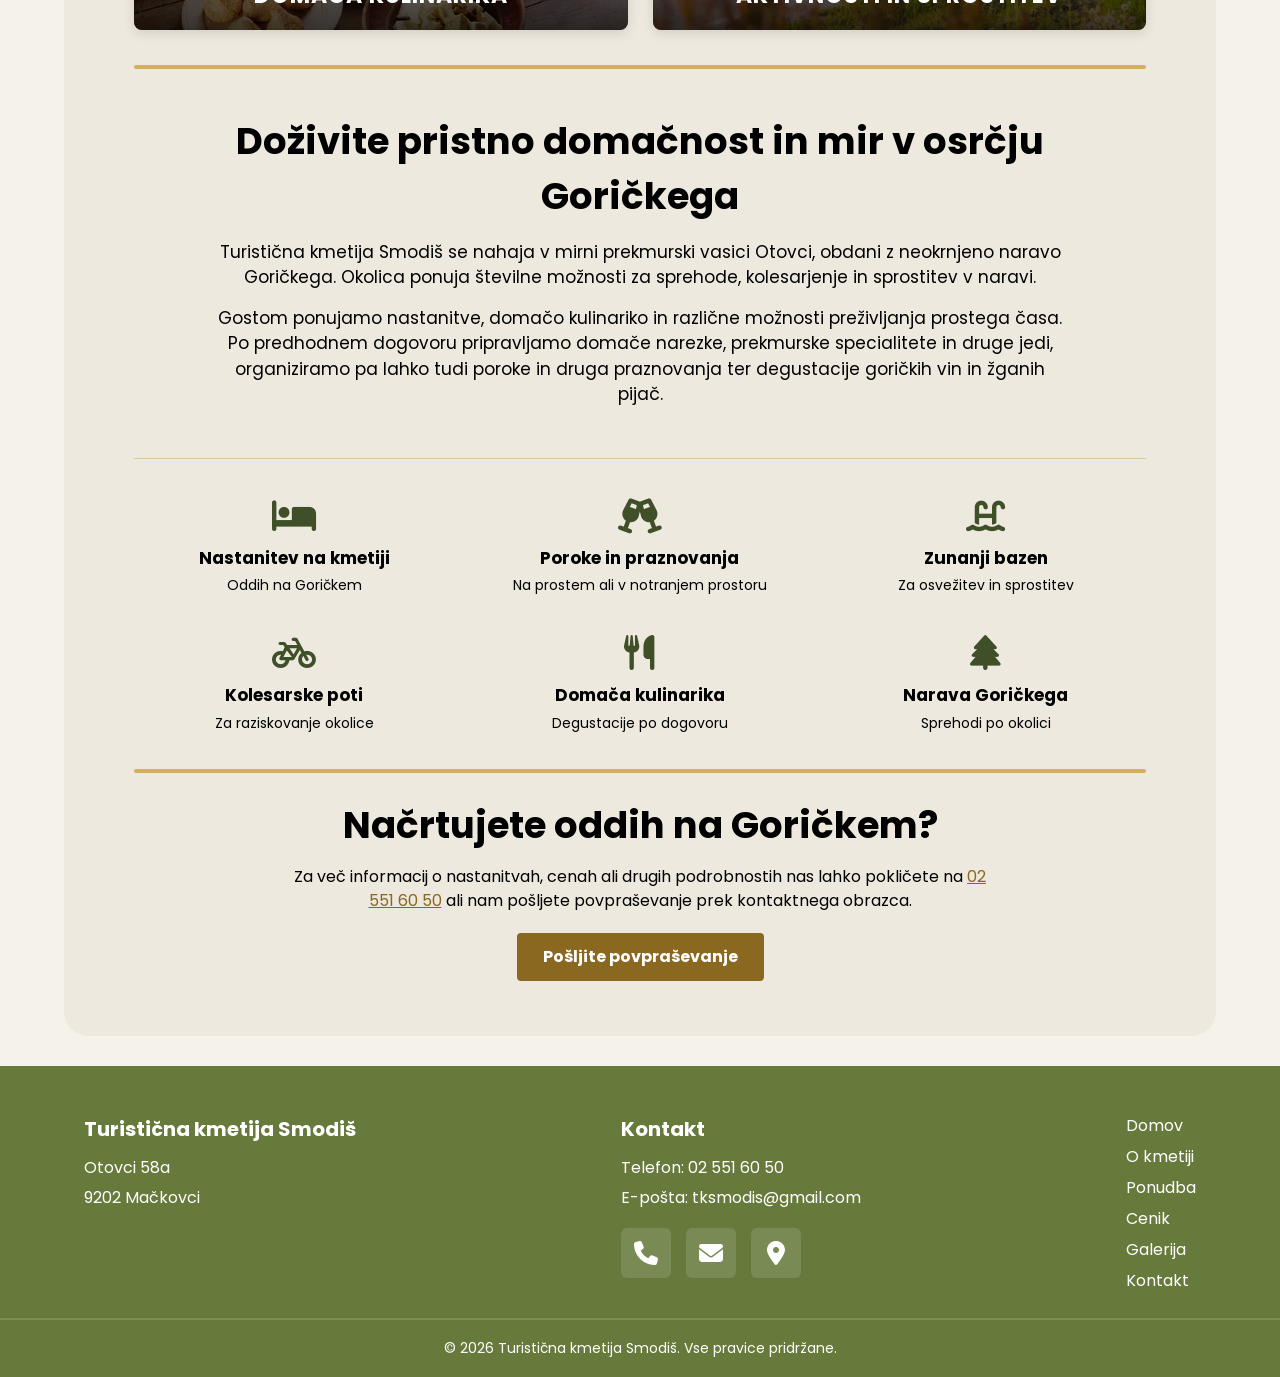
==== commit a8aaa644: "Popravljanje vsebine ter kode in prilagajanje hitrosti" ====
--- a/index.html
+++ b/index.html
@@ -43,7 +43,7 @@
           ☰
         </button>
 
-        <nav class="main-nav">
+        <nav class="main-nav" id="main-nav">
           <ul>
             <li><a href="index.html" class="active">Domov</a></li>
             <li><a href="o-kmetiji.html">O kmetiji</a></li>
@@ -58,11 +58,11 @@
 
     <section class="hero">
       <img
-        src="img/hero1200.webp"
+        src="img/webp/hero1200.webp"
         srcset="
-          img/hero800.webp   800w,
-          img/hero1200.webp 1200w,
-          img/hero2000.webp 2000w
+          img/webp/hero800.webp   800w,
+          img/webp/hero1200.webp 1200w,
+          img/webp/hero2000.webp 2000w
         "
         sizes="100vw"
         alt="Naslovna slika turistične kmetije Smodiš"
@@ -97,10 +97,10 @@
         <div class="home-offer-grid">
           <a href="ponudba.html#nastanitev" class="home-offer-link">
             <img
-              src="img/nastanitev-1.jpg"
+              src="img/webp/nastanitev-1.webp"
               srcset="
-                img/nastanitev-1-small.jpg 400w,
-                img/nastanitev-1.jpg       700w
+                img/webp/nastanitev-1-small.webp 400w,
+                img/webp/nastanitev-1.webp       700w
               "
               sizes="(max-width: 767px) 70vw, 45vw"
               width="700"
@@ -113,10 +113,10 @@
 
           <a href="ponudba.html#poroke-in-praznovanja" class="home-offer-link">
             <img
-              src="img/praznovanja-1.jpg"
+              src="img/webp/praznovanja-1.webp"
               srcset="
-                img/praznovanja-1-small.jpg 400w,
-                img/praznovanja-1.jpg       700w
+                img/webp/praznovanja-1-small.webp 400w,
+                img/webp/praznovanja-1.webp       700w
               "
               sizes="(max-width: 767px) 70vw, 45vw"
               width="700"
@@ -129,8 +129,11 @@
 
           <a href="ponudba.html#kulinarika" class="home-offer-link">
             <img
-              src="img/ponudba-1.jpg"
-              srcset="img/ponudba-1-small.jpg 400w, img/ponudba-1.jpg 700w"
+              src="img/webp/ponudba-1.webp"
+              srcset="
+                img/webp/ponudba-1-small.webp 400w,
+                img/webp/ponudba-1.webp       700w
+              "
               sizes="(max-width: 767px) 70vw, 45vw"
               width="700"
               height="525"
@@ -142,8 +145,11 @@
 
           <a href="ponudba.html#aktivnosti" class="home-offer-link">
             <img
-              src="img/ponudba-5.jpg"
-              srcset="img/ponudba-5-small.jpg 400w, img/ponudba-5.jpg 700w"
+              src="img/webp/ponudba-5.webp"
+              srcset="
+                img/webp/ponudba-5-small.webp 400w,
+                img/webp/ponudba-5.webp       700w
+              "
               sizes="(max-width: 767px) 70vw, 45vw"
               width="700"
               height="525"
@@ -168,11 +174,11 @@
           </p>
 
           <p>
-            Gostom ponujamo udobne nastanitve, domačo kulinariko in različne
-            možnosti preživljanja prostega časa. Po predhodnem dogovoru
-            pripravljamo domače narezke, prekmurske specialitete in druge jedi,
-            organiziramo pa lahko tudi poroke in druga praznovanja ter
-            degustacije goričkih vin in žganih pijač.
+            Gostom ponujamo nastanitve, domačo kulinariko in različne možnosti
+            preživljanja prostega časa. Po predhodnem dogovoru pripravljamo
+            domače narezke, prekmurske specialitete in druge jedi, organiziramo
+            pa lahko tudi poroke in druga praznovanja ter degustacije goričkih
+            vin in žganih pijač.
           </p>
         </div>
 
@@ -221,7 +227,7 @@
         <h2>Načrtujete oddih na Goričkem?</h2>
 
         <p>
-          Za več informacij o nastanitvah, cenah ali drugih podrobnostih, nas
+          Za več informacij o nastanitvah, cenah ali drugih podrobnostih nas
           lahko pokličete na
           <a href="tel:+38625516050" class="offer-contact-link">02 551 60 50</a>
           ali nam pošljete povpraševanje prek kontaktnega obrazca.
--- a/css/style.css
+++ b/css/style.css
@@ -1,3 +1,29 @@
+:root {
+  /* Ozadja */
+  --ozadje-strani: #f5f2ea;
+  --ozadje-vsebine: #ede9df;
+  --ozadje-kartic: #f8f2e2;
+
+  /* Rjavi odtenki */
+  --rjava-svetla: #8a681f;
+  --rjava: #7d5c16;
+  --rjava-temna: #755617;
+
+  /* Zlati odtenki */
+  --zlata-svetla: #d2b15a;
+  --zlata: #c9a227;
+  --zlata-temna: #b68c3d;
+
+  /* Zeleni odtenki */
+  --zelena-temna: #3f4f28;
+  --zelena-svetla: #667a3c;
+
+  /* Osnovne barve */
+  --bela: #fff;
+  --crna: #000;
+  --siva: #ccc;
+}
+
 * {
   box-sizing: border-box;
   margin: 0;
@@ -10,8 +36,8 @@
 
 body {
   font-family: "Poppins", sans-serif;
-  background: #f5f2ea;
-  color: #2b2b2b;
+  background: var(--ozadje-strani);
+  color: var(--crna);
   line-height: 1.5;
   font-weight: 400;
 }
@@ -26,7 +52,7 @@
 
 .page-content {
   position: relative;
-  background: #ede9df;
+  background: var(--ozadje-vsebine);
   padding: 5px 25px;
   margin-top: -50px;
   border-radius: 25px;
@@ -35,19 +61,18 @@
 .locilo {
   border: none;
   height: 4px;
-  background: #d2b15a;
+  background: var(--zlata-svetla);
   width: 100%;
   margin: 0 auto 25px;
   border-radius: 5px;
 }
 
 .page-title {
-  color: #1f1f1f;
   text-align: center;
   text-transform: uppercase;
   font-size: 35px;
   margin: 30px auto 20px;
-  border-bottom: 4px solid #d2b15a;
+  border-bottom: 4px solid var(--zlata-svetla);
   padding-bottom: 5px;
   max-width: 350px;
 }
@@ -58,10 +83,10 @@
   align-items: center;
   justify-content: center;
   padding: 12px 24px;
-  border: 2px solid #8a681f;
+  border: 2px solid var(--rjava-svetla);
   border-radius: 4px;
-  background: #8a681f;
-  color: #fff;
+  background: var(--rjava-svetla);
+  color: var(--bela);
   font-family: inherit;
   font-size: 16px;
   font-weight: bold;
@@ -75,24 +100,24 @@
 }
 
 .btn-primary:hover {
-  border-color: #6f5218;
-  background: #6f5218;
+  border-color: var(--rjava-temna);
+  background: var(--rjava-temna);
 }
 
 .btn-primary:focus-visible {
-  outline: 3px solid #3f4f28;
+  outline: 3px solid var(--zelena-temna);
   outline-offset: 3px;
 }
 
 .offer-contact-link {
-  color: #755617;
+  color: var(--rjava-svetla);
   text-decoration: underline;
 }
 
 /* HEADER */
 .header {
-  background: #3f4f28;
-  color: #fff;
+  background: var(--zelena-temna);
+  color: var(--bela);
   padding: 15px 0;
   position: sticky;
   top: 0;
@@ -110,7 +135,7 @@
   font-weight: bold;
   font-size: 20px;
   text-decoration: none;
-  color: #fff;
+  color: var(--bela);
 }
 
 /* NAVIGATION (mobile-first) */
@@ -120,7 +145,7 @@
   background: none;
   border: none;
   font-size: 25px;
-  color: #fff;
+  color: var(--bela);
   margin-left: auto;
 }
 
@@ -131,7 +156,7 @@
   left: 0;
   width: 100%;
 
-  background: #3f4f28;
+  background: var(--zelena-temna);
   text-align: center;
 
   max-height: 0;
@@ -161,7 +186,7 @@
   padding: 18px 15px;
   text-decoration: none;
   text-transform: uppercase;
-  color: #fff;
+  color: var(--bela);
   transition: color 0.3s ease;
 }
 
@@ -173,7 +198,7 @@
   align-items: flex-start;
   padding-top: 100px;
   overflow: hidden;
-  color: #fff;
+  color: var(--bela);
 }
 
 .hero-bg-img {
@@ -258,10 +283,10 @@
   gap: 3px;
 
   padding: 8px 15px;
-  color: #fff;
+  color: var(--bela);
   text-decoration: none;
   text-shadow:
-    0 1px 3px #000,
+    0 1px 3px var(--crna),
     0 0 7px rgba(0, 0, 0, 0.9);
 
   transform: translateX(-50%);
@@ -291,7 +316,7 @@
 }
 
 .scroll-down:hover {
-  color: #fff;
+  color: var(--bela);
 }
 
 .scroll-down:focus-visible {
@@ -346,7 +371,7 @@
 
 .home-feature i {
   margin-bottom: 12px;
-  color: #3f4f28;
+  color: var(--zelena-temna);
   font-size: 35px;
 }
 
@@ -356,7 +381,6 @@
 }
 
 .home-feature span {
-  color: #555;
   font-size: 14px;
 }
 
@@ -379,7 +403,7 @@
   height: 240px;
   overflow: hidden;
   border-radius: 8px;
-  color: #fff;
+  color: var(--bela);
   text-decoration: none;
   box-shadow: 0 3px 12px rgba(45, 45, 45, 0.15);
 }
@@ -420,7 +444,7 @@
 }
 
 .home-offer-link:focus-visible {
-  outline: 3px solid #b68c3d;
+  outline: 3px solid var(--zlata-temna);
   outline-offset: 4px;
 }
 
@@ -438,13 +462,12 @@
 
 .home-contact p {
   margin-bottom: 20px;
-  color: #555;
 }
 
 /* FOOTER */
 .site-footer {
-  background: #667a3c;
-  color: #fff;
+  background: var(--zelena-svetla);
+  color: var(--bela);
   margin-top: 30px;
 }
 
@@ -489,14 +512,14 @@
   justify-content: center;
   border-radius: 6px;
   background: rgba(255, 255, 255, 0.12);
-  color: #fff;
+  color: var(--bela);
   font-size: 24px;
   text-decoration: none;
   transition: background 0.3s ease;
 }
 
 .footer-icons a:hover {
-  background: #c9a227;
+  background: var(--zlata);
 }
 
 .footer-navigation ul {
@@ -508,7 +531,7 @@
 }
 
 .footer-navigation a {
-  color: #fff;
+  color: var(--bela);
   text-decoration: none;
 }
 
@@ -529,8 +552,8 @@
   bottom: 65px;
   right: 20px;
 
-  background: #76551f;
-  color: #fff !important;
+  background: var(--rjava-temna);
+  color: var(--bela) !important;
   border: none;
   border-radius: 50%;
 
@@ -553,7 +576,7 @@
 }
 
 #scrollTopBtn:hover {
-  background: #8c662b;
+  background: var(--rjava-svetla);
 }
 
 /* TABLET */
@@ -653,7 +676,7 @@
 
   .main-nav a:hover,
   .main-nav a.active {
-    color: #fff;
+    color: var(--bela);
     text-decoration: underline;
     text-decoration-thickness: 1.5px;
     text-underline-offset: 6px;
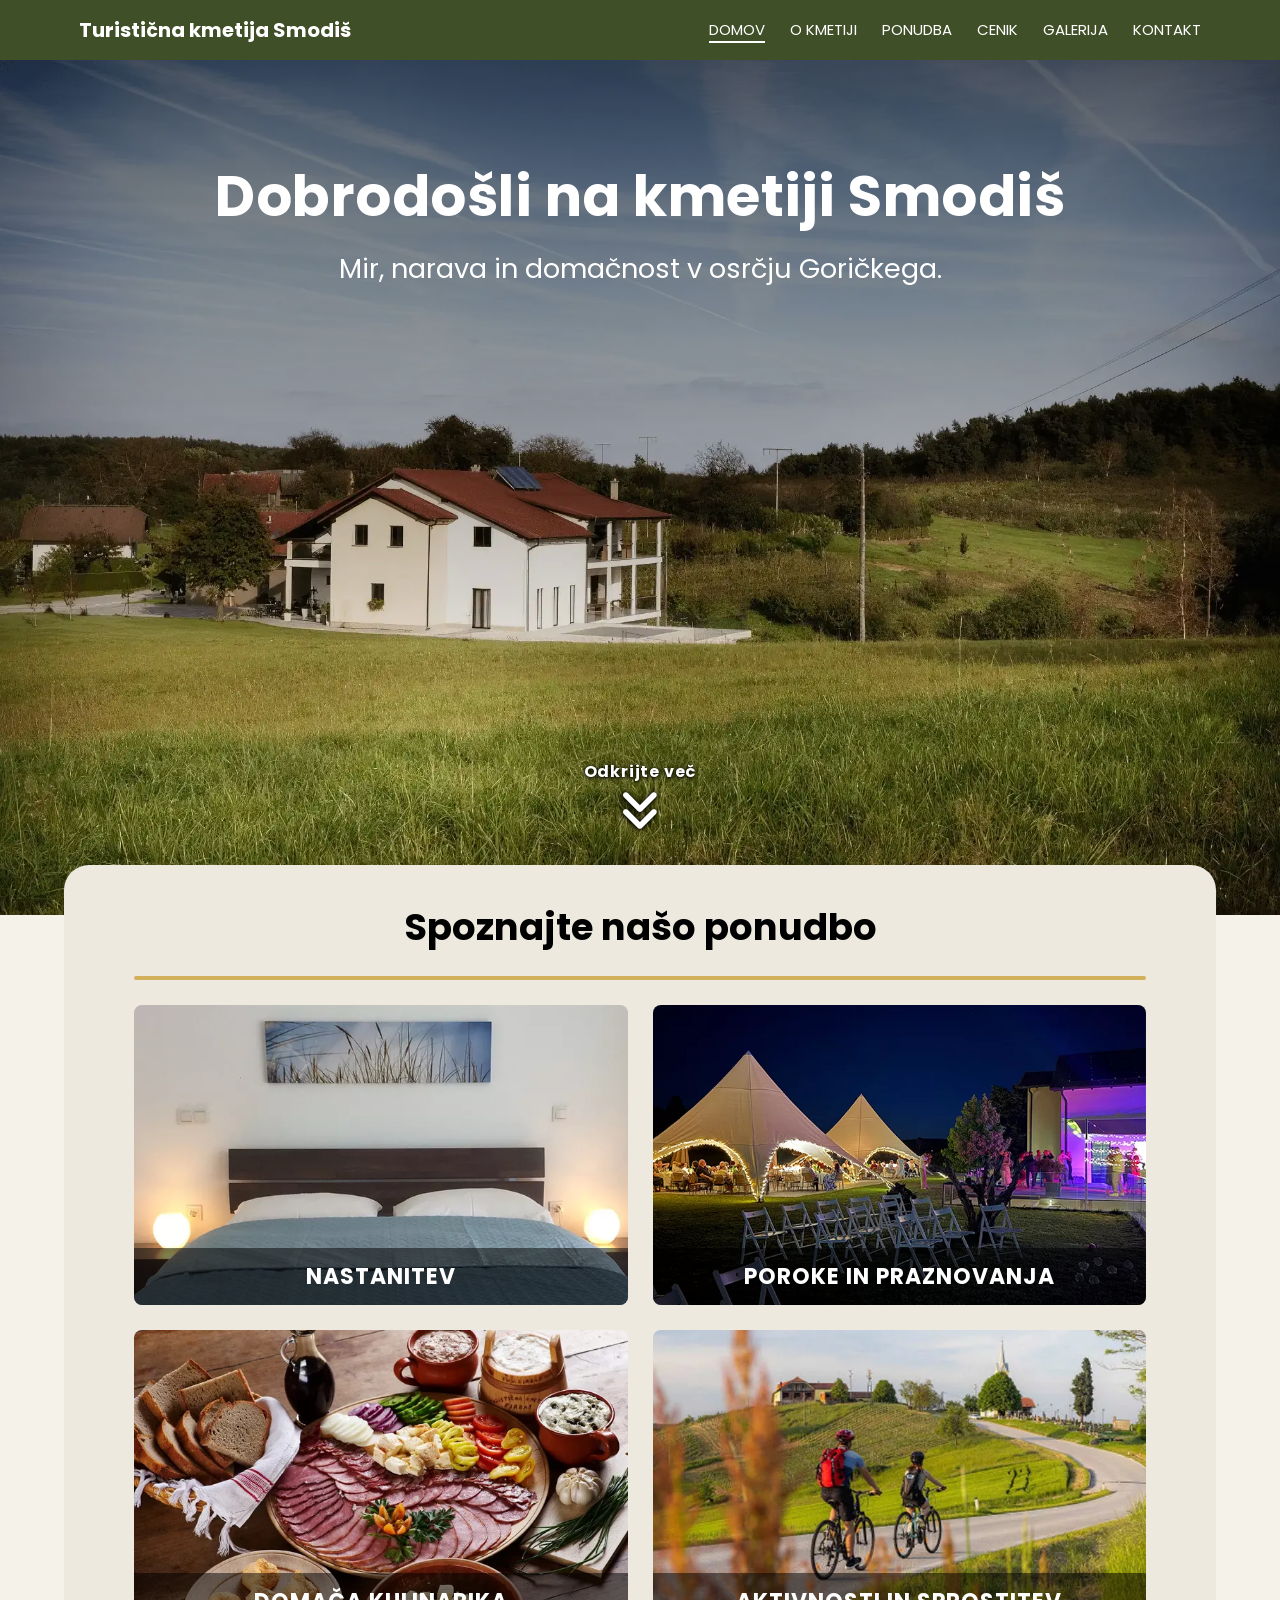
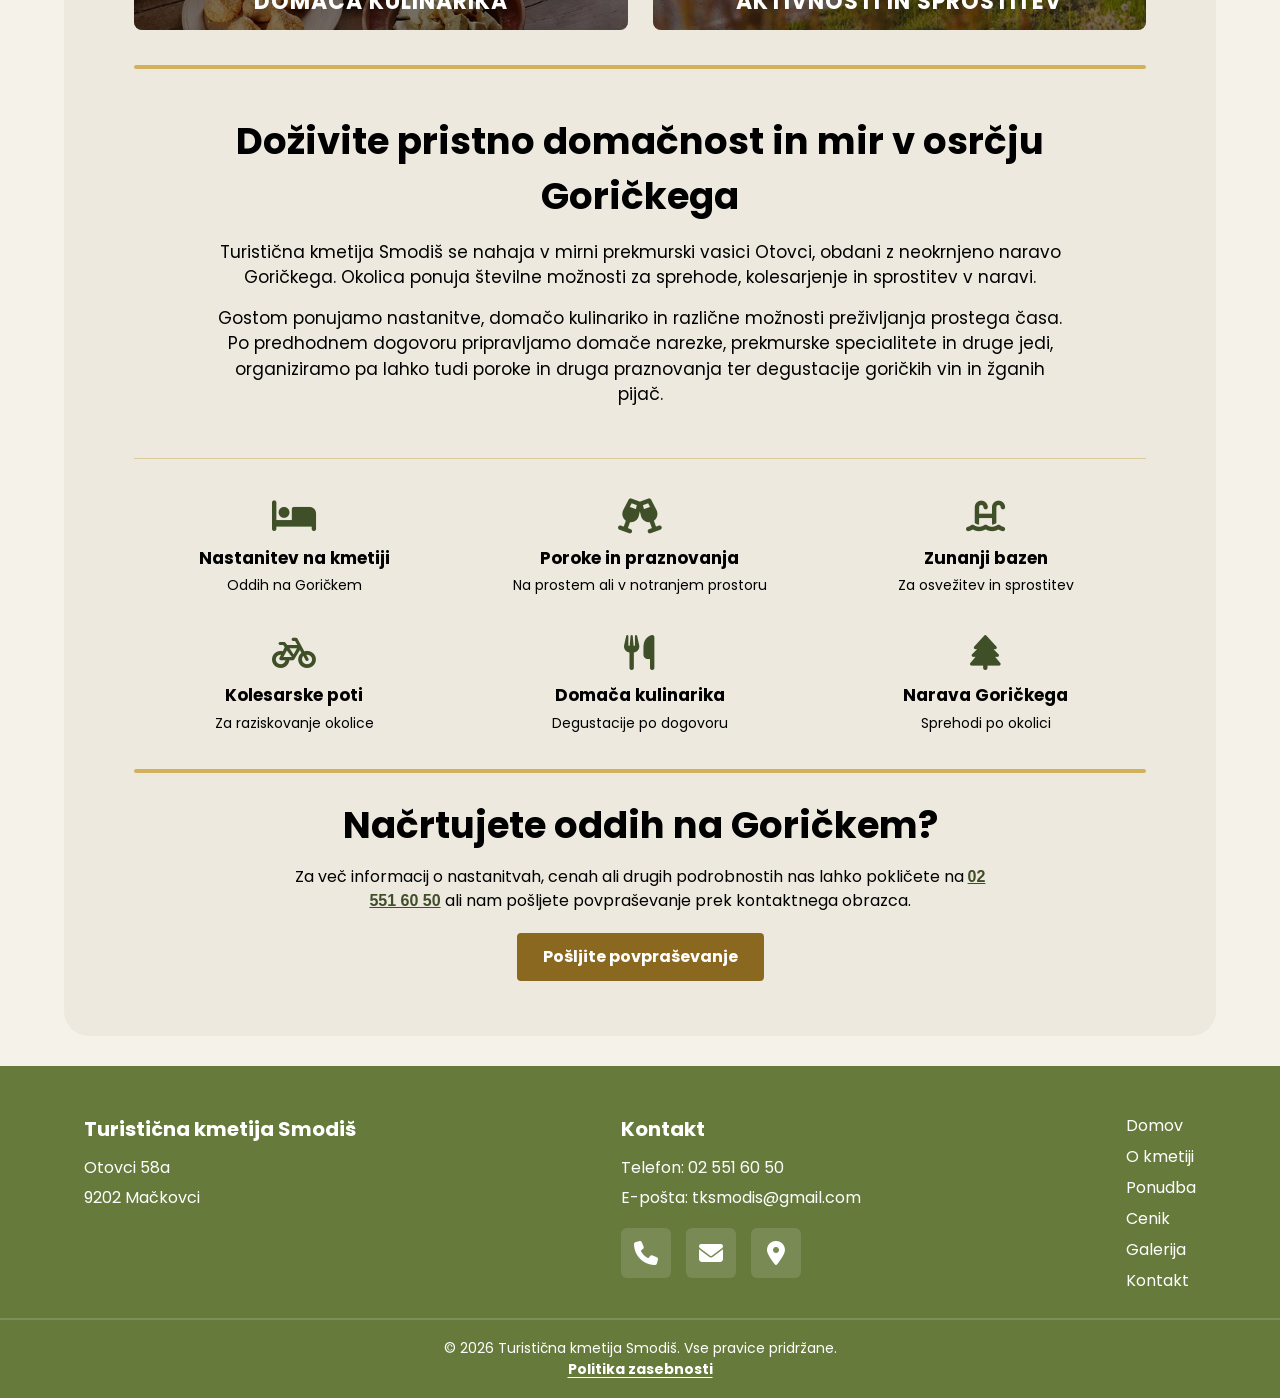
==== commit 03ecb13f: "dodajanje politike zasebnosti, ter manjši popravki." ====
--- a/index.html
+++ b/index.html
@@ -5,9 +5,29 @@
     <meta name="viewport" content="width=device-width, initial-scale=1.0" />
     <meta name="format-detection" content="telephone=no" />
     <title>Turistična kmetija Smodiš | Oddih na Goričkem</title>
+    <link rel="icon" type="image/jpeg" href="img/favicon.jpg" />
     <meta
       name="description"
       content="Doživite sproščujoč oddih na Turistični kmetiji Smodiš ter odkrijte domačo kulinariko, udobne nastanitve in pristno naravo Goričkega."
+    />
+    <link
+      rel="canonical"
+      href="https://seboporedos.github.io/Diplomski-projekt/"
+    />
+
+    <meta property="og:type" content="website" />
+    <meta property="og:title" content="Turistična kmetija Smodiš" />
+    <meta
+      property="og:description"
+      content="Spoznajte nastanitve, domačo kulinariko ter možnosti za poroke, praznovanja in sprostitev na turistični kmetiji Smodiš."
+    />
+    <meta
+      property="og:url"
+      content="https://seboporedos.github.io/Diplomski-projekt/"
+    />
+    <meta
+      property="og:image"
+      content="https://seboporedos.github.io/Diplomski-projekt/img/logo.jpg"
     />
 
     <link rel="stylesheet" href="css/style.css" />
@@ -27,7 +47,9 @@
   </head>
 
   <body>
-    <button id="scrollTopBtn" aria-label="Na vrh">↑</button>
+    <button id="scrollTopBtn" type="button" aria-label="Na vrh">
+      <i class="fas fa-chevron-up" aria-hidden="true"></i>
+    </button>
 
     <header class="header">
       <div class="container header-content">
@@ -58,11 +80,11 @@
 
     <section class="hero">
       <img
-        src="img/webp/hero1200.webp"
+        src="img/hero1200.webp"
         srcset="
-          img/webp/hero800.webp   800w,
-          img/webp/hero1200.webp 1200w,
-          img/webp/hero2000.webp 2000w
+          img/hero800.webp   800w,
+          img/hero1200.webp 1200w,
+          img/hero2000.webp 2000w
         "
         sizes="100vw"
         alt="Naslovna slika turistične kmetije Smodiš"
@@ -97,10 +119,10 @@
         <div class="home-offer-grid">
           <a href="ponudba.html#nastanitev" class="home-offer-link">
             <img
-              src="img/webp/nastanitev-1.webp"
+              src="img/nastanitev-1.webp"
               srcset="
-                img/webp/nastanitev-1-small.webp 400w,
-                img/webp/nastanitev-1.webp       700w
+                img/nastanitev-1-small.webp 400w,
+                img/nastanitev-1.webp       700w
               "
               sizes="(max-width: 767px) 70vw, 45vw"
               width="700"
@@ -113,10 +135,10 @@
 
           <a href="ponudba.html#poroke-in-praznovanja" class="home-offer-link">
             <img
-              src="img/webp/praznovanja-1.webp"
+              src="img/praznovanja-1.webp"
               srcset="
-                img/webp/praznovanja-1-small.webp 400w,
-                img/webp/praznovanja-1.webp       700w
+                img/praznovanja-1-small.webp 400w,
+                img/praznovanja-1.webp       700w
               "
               sizes="(max-width: 767px) 70vw, 45vw"
               width="700"
@@ -129,11 +151,8 @@
 
           <a href="ponudba.html#kulinarika" class="home-offer-link">
             <img
-              src="img/webp/ponudba-1.webp"
-              srcset="
-                img/webp/ponudba-1-small.webp 400w,
-                img/webp/ponudba-1.webp       700w
-              "
+              src="img/ponudba-1.webp"
+              srcset="img/ponudba-1-small.webp 400w, img/ponudba-1.webp 700w"
               sizes="(max-width: 767px) 70vw, 45vw"
               width="700"
               height="525"
@@ -145,11 +164,8 @@
 
           <a href="ponudba.html#aktivnosti" class="home-offer-link">
             <img
-              src="img/webp/ponudba-5.webp"
-              srcset="
-                img/webp/ponudba-5-small.webp 400w,
-                img/webp/ponudba-5.webp       700w
-              "
+              src="img/ponudba-5.webp"
+              srcset="img/ponudba-5-small.webp 400w, img/ponudba-5.webp 700w"
               sizes="(max-width: 767px) 70vw, 45vw"
               width="700"
               height="525"
@@ -297,6 +313,11 @@
 
       <div class="footer-bottom">
         <p>&copy; 2026 Turistična kmetija Smodiš. Vse pravice pridržane.</p>
+        <p>
+          <a href="zasebnost.html" class="povezava-zasebnost">
+            Politika zasebnosti
+          </a>
+        </p>
       </div>
     </footer>
   </body>
--- a/css/style.css
+++ b/css/style.css
@@ -15,8 +15,8 @@
   --zlata-temna: #b68c3d;
 
   /* Zeleni odtenki */
+  --zelena-svetla: #667a3c;
   --zelena-temna: #3f4f28;
-  --zelena-svetla: #667a3c;
 
   /* Osnovne barve */
   --bela: #fff;
@@ -74,7 +74,7 @@
   margin: 30px auto 20px;
   border-bottom: 4px solid var(--zlata-svetla);
   padding-bottom: 5px;
-  max-width: 350px;
+  max-width: 400px;
 }
 
 .btn-primary {
@@ -110,7 +110,8 @@
 }
 
 .offer-contact-link {
-  color: var(--rjava-svetla);
+  font-weight: 800;
+  color: var(--zelena-temna);
   text-decoration: underline;
 }
 
@@ -405,7 +406,6 @@
   border-radius: 8px;
   color: var(--bela);
   text-decoration: none;
-  box-shadow: 0 3px 12px rgba(45, 45, 45, 0.15);
 }
 
 .home-offer-link img {
@@ -415,28 +415,26 @@
   transition: transform 0.4s ease;
 }
 
-.home-offer-link::after {
-  content: "";
-  position: absolute;
-  inset: 0;
-  background: linear-gradient(
-    to bottom,
-    rgba(0, 0, 0, 0.05) 35%,
-    rgba(0, 0, 0, 0.75) 100%
-  );
-}
-
 .home-offer-link span {
   position: absolute;
-  right: 20px;
-  bottom: 18px;
-  left: 20px;
+  right: 0;
+  bottom: 0;
+  left: 0;
   z-index: 1;
+  padding: 12px;
+  background: rgba(0, 0, 0, 0.5);
+  color: var(--bela);
   font-size: 22px;
   font-weight: bold;
   text-align: center;
   text-transform: uppercase;
   letter-spacing: 1px;
+  transition: background-color 0.3s ease;
+}
+
+.home-offer-link:hover span,
+.home-offer-link:focus-visible span {
+  background: rgba(0, 0, 0, 0.7);
 }
 
 .home-offer-link:hover img {
@@ -547,6 +545,13 @@
   font-size: 14px;
 }
 
+.footer-bottom .povezava-zasebnost {
+  color: var(--bela);
+  font-weight: 700;
+  text-decoration: underline;
+  text-underline-offset: 3px;
+}
+
 #scrollTopBtn {
   position: fixed;
   bottom: 65px;
@@ -577,6 +582,10 @@
 
 #scrollTopBtn:hover {
   background: var(--rjava-svetla);
+}
+
+#scrollTopBtn i {
+  font-size: 30px;
 }
 
 /* TABLET */
